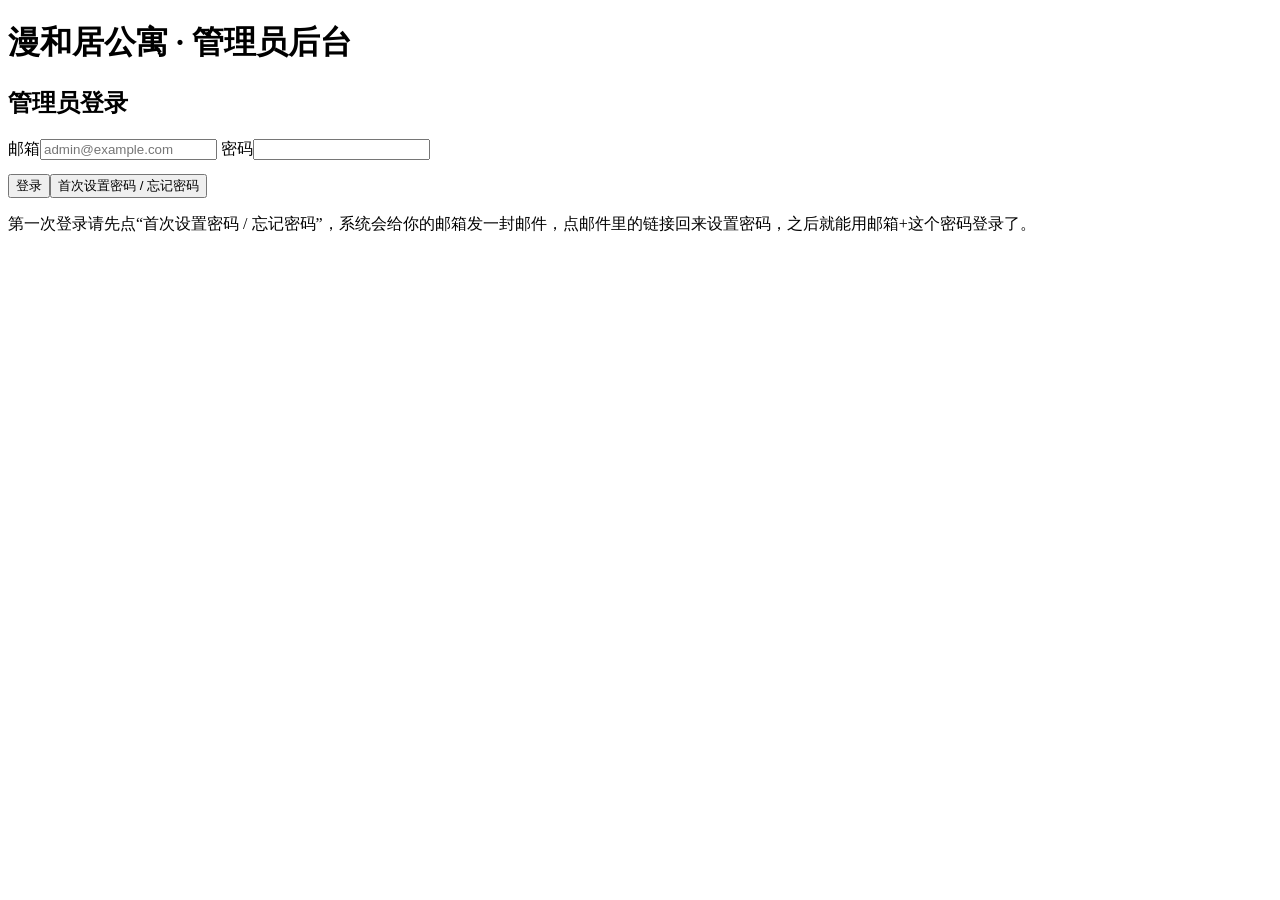
==== admin.html @ de1a4f91 "后台新增客户归属页 2026-11-23" ====
<!doctype html><html lang="zh-CN"><head><meta charset="utf-8"><meta name="viewport" content="width=device-width,initial-scale=1"><title>漫和居 · 管理员后台</title><link rel="stylesheet" href="assets/css/admin.css"></head>
<body><div class="wrap">
<h1>漫和居公寓 · 管理员后台</h1>
<p class="hint" id="modeHint"></p>

<!-- 设置新密码（邮件回调） -->
<section class="card" id="recoveryBox" style="display:none"><h2>设置新密码</h2>
<p class="hint">你是通过邮件链接回来的，请设置新密码后登录。</p>
<label>新密码（至少6位）</label><input type="password" id="newPw">
<div class="row" style="margin-top:12px"><button id="setPwBtn">保存新密码</button></div><p id="recoveryMsg"></p></section>

<!-- 登录 -->
<section class="card" id="loginBox">
<h2>管理员登录</h2>
<label>邮箱</label><input type="email" id="email" autocomplete="username" placeholder="admin@example.com">
<label>密码</label><input type="password" id="password" autocomplete="current-password">
<div class="row" style="margin-top:14px"><button id="loginBtn">登录</button><button class="ghost" id="forgotBtn">首次设置密码 / 忘记密码</button></div>
<p class="hint">第一次登录请先点“首次设置密码 / 忘记密码”，系统会给你的邮箱发一封邮件，点邮件里的链接回来设置密码，之后就能用邮箱+这个密码登录了。</p>
<p id="loginMsg"></p></section>

<!-- 后台主体 -->
<div id="panel" style="display:none">
<div class="row"><span class="grow">已登录：<b id="who"></b></span><button class="ghost small" id="logoutBtn">退出登录</button><a class="btn ghost" style="min-height:38px;padding:8px 12px;font-size:14px" href="index.html" target="_blank">查看客户首页 ↗</a></div>
<div class="tabs">
<button data-tab="stores" class="on">门店</button><button data-tab="types">房型与图片视频</button><button data-tab="rooms">实时空房</button><button data-tab="sheets">原始价格表</button><button data-tab="attr">客户归属</button>
</div>

<section id="tab-stores"></section>
<section id="tab-types" style="display:none"></section>
<section id="tab-rooms" style="display:none"></section>
<section id="tab-sheets" style="display:none"></section>
<section id="tab-attr" style="display:none"></section>
</div>
</div>
<script src="js/config.js"></script><script src="js/demo-data.js"></script><script src="js/data-service.js"></script>
<script src="js/admin.js"></script>
<script src="js/attribution.js"></script>
</body></html>
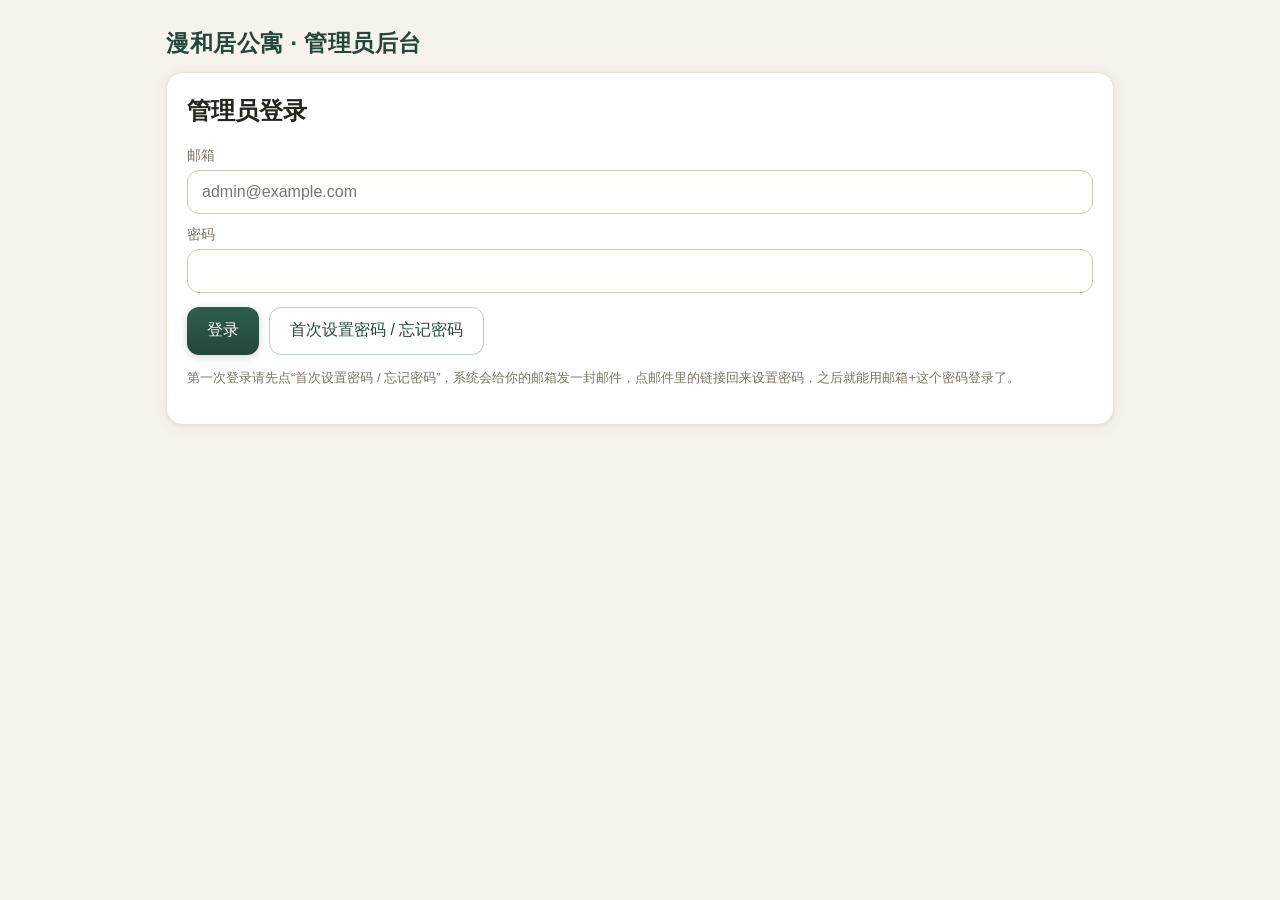
==== commit 730ec7a7: "后台：归属脚本加防缓存版本号" ====
--- a/admin.html
+++ b/admin.html
@@ -34,5 +34,5 @@
 </div>
 <script src="js/config.js"></script><script src="js/demo-data.js"></script><script src="js/data-service.js"></script>
 <script src="js/admin.js"></script>
-<script src="js/attribution.js"></script>
+<script src="js/attribution.js?v=20261123c"></script>
 </body></html>
--- a/assets/css/admin.css
+++ b/assets/css/admin.css
@@ -0,0 +1,28 @@
+:root{--bg:#F6F3EC;--card:#fff;--ink:#26241f;--muted:#7a7466;--accent:#23483a;--accent2:#2e5d4b;--line:#E9E3D3;--danger:#b3261e;--shadow:0 2px 14px rgba(35,72,58,.07),0 1px 3px rgba(38,36,31,.05)}
+*{box-sizing:border-box}body{margin:0;background:var(--bg);color:var(--ink);font-family:-apple-system,"PingFang SC","Microsoft YaHei",sans-serif;-webkit-font-smoothing:antialiased}
+.wrap{max-width:980px;margin:0 auto;padding:22px 16px 60px}
+h1{font-size:23px;color:var(--accent);letter-spacing:.5px;margin:6px 0 4px}
+h2{margin-top:2px}
+.card{background:var(--card);border:1px solid var(--line);border-radius:16px;padding:20px;margin-bottom:16px;box-shadow:var(--shadow)}
+label{display:block;font-size:14px;color:var(--muted);margin:12px 0 5px}
+input,select,textarea{width:100%;padding:12px 14px;border:1px solid #CFC8B4;border-radius:12px;font-size:16px;background:#FFFEFA;transition:border-color .15s,box-shadow .15s}
+input:focus,select:focus,textarea:focus{outline:none;border-color:var(--accent2);box-shadow:0 0 0 3px rgba(46,93,75,.14)}
+textarea{min-height:84px}
+button,.btn{min-height:48px;padding:10px 20px;border-radius:12px;border:0;background:linear-gradient(180deg,var(--accent2),var(--accent));color:#fff;font-size:16px;cursor:pointer;box-shadow:0 2px 8px rgba(35,72,58,.22);transition:transform .08s,box-shadow .15s,opacity .15s}
+button:hover,.btn:hover{opacity:.94}button:active,.btn:active{transform:scale(.98)}
+button.ghost,.btn.ghost{background:#fff;color:var(--accent);border:1px solid #B9CFC4;box-shadow:none}
+button.ghost:hover,.btn.ghost:hover{background:#F0F5F1}
+button.danger{background:var(--danger);box-shadow:none}
+button.small{min-height:38px;padding:6px 14px;font-size:14px;border-radius:999px}
+.row{display:flex;gap:10px;flex-wrap:wrap;align-items:center}.grow{flex:1}
+.tabs{display:flex;gap:8px;flex-wrap:wrap;margin:18px 0}
+.tabs button{background:#EDE8DA;color:var(--ink);box-shadow:none;border-radius:999px;padding:9px 18px;min-height:42px;font-size:15px}
+.tabs button:hover{background:#E3DCC8}
+.tabs button.on{background:linear-gradient(180deg,var(--accent2),var(--accent));color:#fff;box-shadow:0 3px 10px rgba(35,72,58,.28)}
+table{width:100%;border-collapse:collapse;font-size:14px}
+th{color:var(--muted);font-weight:600;background:#FAF7EF}
+td,th{border-bottom:1px solid var(--line);padding:10px 9px;text-align:left;vertical-align:top}
+tbody tr:hover td,table tr:hover td{background:#FBF9F3}
+.hint{color:var(--muted);font-size:13px;line-height:1.55}.err{color:var(--danger)}.ok{color:var(--accent)}
+.grid{display:grid;grid-template-columns:1fr 1fr;gap:0 14px}@media(max-width:640px){.grid{grid-template-columns:1fr}}
+.thumb{width:72px;height:54px;object-fit:cover;border-radius:10px}
